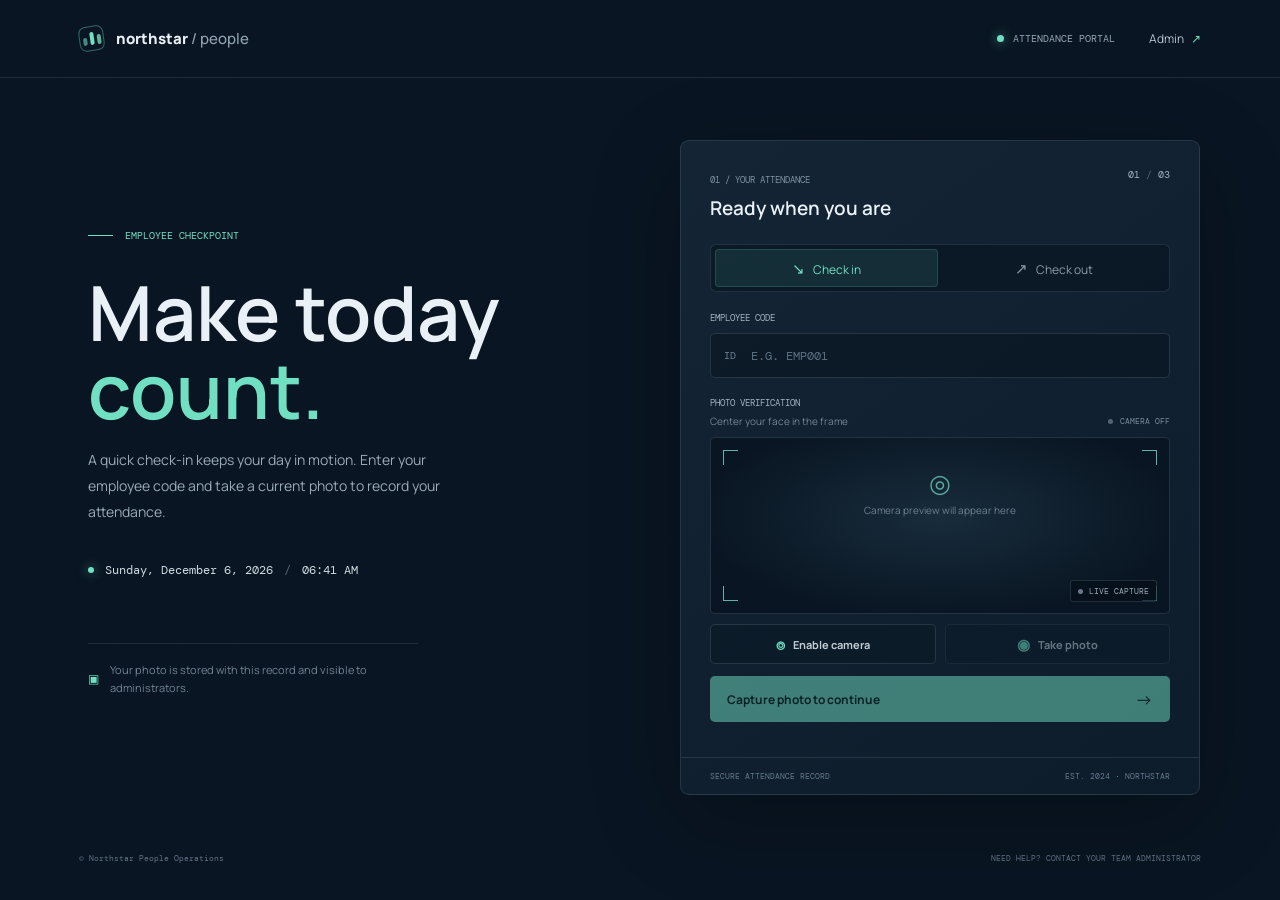
==== src/main/webapp/index.html @ c28e2607 "intial" ====
<!DOCTYPE html>
<html lang="en">
<head>
    <meta charset="UTF-8">
    <meta name="viewport" content="width=device-width, initial-scale=1">
    <meta name="theme-color" content="#091522">
    <title>Northstar Attendance</title>
    <link rel="preconnect" href="https://fonts.googleapis.com">
    <link rel="preconnect" href="https://fonts.gstatic.com" crossorigin>
    <link href="https://fonts.googleapis.com/css2?family=DM+Mono:wght@400;500&family=Manrope:wght@400;500;600;700;800&display=swap" rel="stylesheet">
    <link rel="stylesheet" href="styles.css">
</head>
<body class="kiosk-page">
    <header class="topbar">
        <a class="brand" href="./" aria-label="Northstar Attendance home">
            <span class="brand-mark" aria-hidden="true"><span></span><span></span><span></span></span>
            <span>northstar<span class="brand-light"> / people</span></span>
        </a>
        <div class="topbar-right">
            <span class="live-indicator"><i></i> ATTENDANCE PORTAL</span>
            <a class="admin-link" href="admin">Admin <span aria-hidden="true">↗</span></a>
        </div>
    </header>

    <main class="kiosk-layout">
        <section class="kiosk-copy" aria-labelledby="page-title">
            <div class="eyebrow"><span class="eyebrow-line"></span> EMPLOYEE CHECKPOINT</div>
            <h1 id="page-title">Make today<br><span>count.</span></h1>
            <p class="intro-copy">A quick check-in keeps your day in motion. Enter your employee code and take a current photo to record your attendance.</p>
            <div class="today-line"><span class="today-dot"></span><span id="current-date">Loading today's date</span><span class="today-divider">/</span><span id="current-time">--:--</span></div>
            <div class="privacy-note"><span class="lock-icon" aria-hidden="true">▣</span><span>Your photo is stored with this record and visible to administrators.</span></div>
        </section>

        <section class="attendance-panel" aria-label="Attendance capture">
            <div class="panel-heading">
                <div><span class="section-kicker">01 / YOUR ATTENDANCE</span><h2>Ready when you are</h2></div>
                <span class="panel-step">01 <span>/</span> 03</span>
            </div>
            <div class="mode-switch" role="group" aria-label="Attendance action">
                <button class="mode-button is-active" type="button" data-mode="checkin" aria-pressed="true"><span class="mode-symbol">↘</span> Check in</button>
                <button class="mode-button" type="button" data-mode="checkout" aria-pressed="false"><span class="mode-symbol">↗</span> Check out</button>
            </div>
            <form id="attendance-form">
                <label class="field-label" for="employee-code">EMPLOYEE CODE</label>
                <div class="code-field"><span aria-hidden="true">ID</span><input id="employee-code" name="employeeCode" type="text" maxlength="24" placeholder="e.g. EMP001" autocomplete="off" required></div>
                <div class="capture-heading"><div><label class="field-label" for="camera-preview">PHOTO VERIFICATION</label><span class="field-help">Center your face in the frame</span></div><span class="capture-status" id="camera-status"><i></i> CAMERA OFF</span></div>
                <div class="camera-frame" id="camera-frame">
                    <video id="camera-preview" autoplay playsinline muted></video>
                    <img id="captured-photo" alt="Captured attendance photo">
                    <div class="camera-placeholder" id="camera-placeholder"><span class="camera-glyph" aria-hidden="true">◎</span><span>Camera preview will appear here</span></div>
                    <div class="camera-corners" aria-hidden="true"><i></i><i></i><i></i><i></i></div>
                    <span class="camera-badge"><i></i> LIVE CAPTURE</span>
                </div>
                <canvas id="photo-canvas" hidden></canvas>
                <div class="capture-actions">
                    <button class="button button-secondary" id="camera-button" type="button"><span aria-hidden="true">⌾</span> Enable camera</button>
                    <button class="button button-secondary" id="capture-button" type="button" disabled><span aria-hidden="true">◉</span> Take photo</button>
                </div>
                <button class="button button-primary submit-button" id="submit-button" type="submit" disabled><span id="submit-label">Capture photo to continue</span><span class="button-arrow" aria-hidden="true">→</span></button>
                <p class="form-message" id="form-message" role="status" aria-live="polite"></p>
            </form>
            <div class="panel-foot"><span>SECURE ATTENDANCE RECORD</span><span>EST. 2024 <b>·</b> NORTHSTAR</span></div>
        </section>
    </main>
    <footer class="page-footer"><span>© Northstar People Operations</span><span>NEED HELP? CONTACT YOUR TEAM ADMINISTRATOR</span></footer>
    <script src="app.js"></script>
</body>
</html>
---- src/main/webapp/styles.css ----
:root {
    color-scheme: dark;
    --ink: #eaf1f6;
    --muted: #8797a7;
    --quiet: #627487;
    --line: rgba(190, 210, 225, .12);
    --panel: #101e2c;
    --panel-raised: #142536;
    --canvas: #091522;
    --teal: #71dfc2;
    --teal-dark: #153d3a;
    --red: #ff908b;
    --green: #72d9a5;
    --font: "Manrope", "Segoe UI", sans-serif;
    --mono: "DM Mono", Consolas, monospace;
}

* { box-sizing: border-box; }
html { min-width: 320px; background: var(--canvas); }
body { margin: 0; color: var(--ink); font-family: var(--font); font-size: 14px; background: var(--canvas); }
button, input, select { font: inherit; }
button, a { -webkit-tap-highlight-color: transparent; }
a { color: inherit; text-decoration: none; }
button { color: inherit; }

.kiosk-page {
    min-height: 100vh;
    background-image: linear-gradient(90deg, rgba(9, 21, 34, .97), rgba(9, 21, 34, .91)),
        repeating-linear-gradient(0deg, transparent 0, transparent 59px, rgba(153, 183, 207, .035) 60px),
        repeating-linear-gradient(90deg, transparent 0, transparent 59px, rgba(153, 183, 207, .035) 60px);
}
.topbar { height: 78px; padding: 0 6.2vw; display: flex; align-items: center; justify-content: space-between; border-bottom: 1px solid var(--line); }
.brand { display: inline-flex; gap: 12px; align-items: center; font-size: 15px; font-weight: 800; letter-spacing: 0; }
.brand-light { color: #91a3b3; font-weight: 500; }
.brand-mark { width: 25px; height: 25px; display: grid; grid-template-columns: repeat(3, 4px); gap: 3px; align-items: end; justify-content: center; padding: 5px 0; border: 1px solid rgba(113, 223, 194, .42); border-radius: 7px; transform: rotate(-8deg); }
.brand-mark span { display: block; background: var(--teal); border-radius: 3px; }
.brand-mark span:nth-child(1) { height: 8px; opacity: .58; }
.brand-mark span:nth-child(2) { height: 13px; }
.brand-mark span:nth-child(3) { height: 10px; opacity: .78; }
.topbar-right { display: flex; align-items: center; gap: 34px; }
.live-indicator, .eyebrow, .section-kicker, .field-label, .capture-status, .panel-foot, .page-footer, .panel-step { font-family: var(--mono); letter-spacing: 0; }
.live-indicator { display: inline-flex; align-items: center; gap: 9px; color: #96a7b7; font-size: 10px; }
.live-indicator i, .today-dot, .capture-status i, .camera-badge i { width: 7px; height: 7px; display: inline-block; border-radius: 50%; background: var(--teal); box-shadow: 0 0 11px rgba(113, 223, 194, .65); }
.admin-link { color: #b7c4cf; font-size: 12px; transition: color .2s ease; }
.admin-link:hover { color: var(--teal); }
.admin-link span { padding-left: 5px; color: var(--teal); }
.kiosk-layout { width: min(1120px, calc(100% - 64px)); min-height: calc(100vh - 138px); margin: 0 auto; padding: 62px 0 58px; display: grid; grid-template-columns: minmax(300px, 1fr) minmax(420px, 520px); gap: clamp(52px, 9vw, 142px); align-items: center; }
.kiosk-copy { padding: 0 0 10px 8px; animation: enter .65s both; }
.eyebrow { display: flex; align-items: center; gap: 12px; color: var(--teal); font-size: 10px; }
.eyebrow-line { width: 25px; height: 1px; background: var(--teal); }
.kiosk-copy h1 { margin: 31px 0 18px; font-size: clamp(50px, 6.5vw, 76px); line-height: 1.03; font-weight: 600; letter-spacing: 0; }
.kiosk-copy h1 span { color: var(--teal); }
.intro-copy { max-width: 370px; margin: 0; color: #9aaaba; font-size: 14px; line-height: 1.85; }
.today-line { display: flex; align-items: center; gap: 11px; margin-top: 37px; color: #d1dbe2; font: 12px var(--mono); }
.today-dot { width: 6px; height: 6px; }
.today-divider { color: #526273; }
.privacy-note { display: flex; align-items: center; gap: 11px; max-width: 330px; margin-top: 65px; padding-top: 17px; border-top: 1px solid var(--line); color: #718395; font-size: 11px; line-height: 1.6; }
.lock-icon { color: var(--teal); font-size: 12px; }
.attendance-panel { padding: 27px 29px 0; border: 1px solid rgba(192, 211, 226, .13); border-radius: 9px; background: linear-gradient(145deg, rgba(20, 37, 54, .98), rgba(13, 29, 44, .98)); box-shadow: 0 24px 90px rgba(0, 0, 0, .23); animation: enter .65s .12s both; }
.panel-heading { display: flex; justify-content: space-between; align-items: flex-start; }
.section-kicker { color: #8193a4; font-size: 9px; }
.panel-heading h2 { margin: 8px 0 0; font-size: 19px; font-weight: 600; letter-spacing: 0; }
.panel-step { color: #a8b6c2; font-size: 10px; }
.panel-step span { color: #506173; }
.mode-switch { display: grid; grid-template-columns: 1fr 1fr; gap: 4px; margin: 23px 0 20px; padding: 4px; border: 1px solid var(--line); border-radius: 6px; background: rgba(4, 14, 24, .4); }
.mode-button { min-height: 38px; border: 1px solid transparent; border-radius: 4px; background: transparent; color: #8c9bab; cursor: pointer; font-size: 12px; transition: .2s ease; }
.mode-button:hover { color: var(--ink); }
.mode-button.is-active { border-color: rgba(113, 223, 194, .17); background: rgba(113, 223, 194, .1); color: var(--teal); }
.mode-symbol { padding-right: 6px; font-size: 15px; }
.field-label { display: block; color: #a5b2be; font-size: 9px; }
.code-field { display: flex; align-items: center; gap: 13px; height: 45px; margin-top: 9px; padding: 0 13px; border: 1px solid rgba(178, 199, 215, .16); border-radius: 5px; background: rgba(7, 18, 29, .46); transition: border-color .18s ease; }
.code-field:focus-within { border-color: rgba(113, 223, 194, .62); }
.code-field > span { color: #6f8294; font: 10px var(--mono); }
.code-field input { width: 100%; border: 0; outline: 0; background: transparent; color: var(--ink); font: 12px var(--mono); text-transform: uppercase; }
.code-field input::placeholder { color: #5d7082; }
.capture-heading { display: flex; align-items: end; justify-content: space-between; margin: 19px 0 9px; }
.field-help { display: block; margin-top: 5px; color: #738596; font-size: 10px; }
.capture-status { display: inline-flex; align-items: center; gap: 7px; margin-bottom: 2px; color: #788b9d; font-size: 8px; }
.capture-status i { width: 5px; height: 5px; background: #526474; box-shadow: none; }
.capture-status.is-on { color: var(--teal); }
.capture-status.is-on i { background: var(--teal); box-shadow: 0 0 8px var(--teal); }
.camera-frame { position: relative; height: 177px; overflow: hidden; display: grid; place-items: center; border: 1px solid rgba(171, 193, 210, .16); border-radius: 5px; background: radial-gradient(ellipse at 50% 45%, #182c3c, #091522 75%); }
.camera-frame video, .camera-frame img { position: absolute; inset: 0; width: 100%; height: 100%; object-fit: cover; }
.camera-frame video { transform: scaleX(-1); }
.camera-frame img { display: none; }
.camera-frame.has-photo img { display: block; }
.camera-frame.has-photo video { display: none; }
.camera-placeholder { position: relative; z-index: 1; display: flex; flex-direction: column; align-items: center; gap: 8px; color: #6f8292; font-size: 10px; }
.camera-glyph { color: rgba(113, 223, 194, .72); font-size: 25px; line-height: 1; }
.camera-frame.is-live .camera-placeholder, .camera-frame.has-photo .camera-placeholder { display: none; }
.camera-corners i { position: absolute; z-index: 2; width: 15px; height: 15px; border-color: rgba(113, 223, 194, .8); border-style: solid; }
.camera-corners i:nth-child(1) { top: 12px; left: 12px; border-width: 1px 0 0 1px; }
.camera-corners i:nth-child(2) { top: 12px; right: 12px; border-width: 1px 1px 0 0; }
.camera-corners i:nth-child(3) { bottom: 12px; left: 12px; border-width: 0 0 1px 1px; }
.camera-corners i:nth-child(4) { right: 12px; bottom: 12px; border-width: 0 1px 1px 0; }
.camera-badge { position: absolute; right: 12px; bottom: 11px; z-index: 3; display: flex; align-items: center; gap: 6px; padding: 5px 7px; border: 1px solid rgba(195, 215, 230, .15); border-radius: 3px; background: rgba(5, 15, 25, .74); color: #9babb9; font: 8px var(--mono); }
.camera-badge i { width: 5px; height: 5px; background: #687989; box-shadow: none; }
.camera-frame.is-live .camera-badge i { background: var(--red); box-shadow: 0 0 8px var(--red); }
.capture-actions { display: grid; grid-template-columns: 1fr 1fr; gap: 9px; margin-top: 10px; }
.button { min-height: 40px; display: inline-flex; align-items: center; justify-content: center; gap: 8px; padding: 0 13px; border: 1px solid transparent; border-radius: 5px; cursor: pointer; font-size: 11px; font-weight: 700; transition: background .18s ease, border-color .18s ease, color .18s ease, transform .18s ease; }
.button:active { transform: translateY(1px); }
.button:disabled { cursor: not-allowed; opacity: .5; }
.button-secondary { border-color: rgba(177, 199, 215, .16); background: rgba(8, 20, 31, .35); color: #c0cbd4; }
.button-secondary:hover:not(:disabled) { border-color: rgba(113, 223, 194, .4); color: var(--teal); }
.button-secondary span { color: var(--teal); font-size: 15px; }
.button-primary { background: var(--teal); color: #06231f; }
.button-primary:hover:not(:disabled) { background: #96ecd5; }
.submit-button { width: 100%; min-height: 46px; justify-content: space-between; margin-top: 12px; padding: 0 16px; font-size: 12px; }
.button-arrow { font-size: 18px; font-weight: 400; }
.form-message { min-height: 18px; margin: 9px 0 2px; color: #94a6b5; font-size: 10px; line-height: 1.5; }
.form-message.is-error { color: var(--red); }
.form-message.is-success { color: var(--green); }
.panel-foot { display: flex; justify-content: space-between; margin: 8px -29px 0; padding: 13px 29px; border-top: 1px solid var(--line); color: #66798b; font-size: 8px; }
.panel-foot b { color: var(--teal); font-weight: 400; }
.page-footer { display: flex; justify-content: space-between; padding: 0 6.2vw 20px; color: #617386; font-size: 8px; }

.admin-body { min-height: 100vh; background: #091522; }
.admin-topbar { position: sticky; top: 0; z-index: 10; height: 68px; display: flex; justify-content: space-between; align-items: center; padding: 0 4vw; border-bottom: 1px solid var(--line); background: rgba(9, 21, 34, .95); backdrop-filter: blur(12px); }
.admin-top-actions { display: flex; align-items: center; gap: 22px; color: #8394a4; font: 9px var(--mono); }
.text-button { border: 0; background: transparent; color: #bdc9d2; cursor: pointer; font: 11px var(--font); }
.text-button:hover { color: var(--teal); }
.admin-layout { width: min(1440px, 100%); min-height: calc(100vh - 68px); margin: auto; display: grid; grid-template-columns: 225px minmax(0, 1fr); }
.admin-sidebar { padding: 30px 16px; border-right: 1px solid var(--line); }
.sidebar-label { padding: 0 13px; color: #647789; font: 9px var(--mono); }
.side-nav { display: grid; gap: 5px; margin-top: 13px; }
.side-nav button { display: flex; align-items: center; gap: 12px; width: 100%; min-height: 42px; padding: 0 13px; border: 1px solid transparent; border-radius: 5px; background: transparent; color: #8798a8; text-align: left; cursor: pointer; font-size: 11px; }
.side-nav button:hover, .side-nav button.active { border-color: rgba(113, 223, 194, .15); background: rgba(113, 223, 194, .08); color: var(--teal); }
.side-icon { width: 17px; text-align: center; font-size: 15px; }
.sidebar-note { position: sticky; top: calc(100vh - 94px); margin: 50px 12px 0; color: #66798a; font: 9px/1.8 var(--mono); }
.admin-content { min-width: 0; padding: 36px clamp(20px, 4vw, 58px) 50px; }
.admin-page-heading { display: flex; align-items: end; justify-content: space-between; gap: 20px; margin-bottom: 26px; }
.admin-page-heading h1 { margin: 8px 0 0; font-size: 27px; font-weight: 600; }
.admin-page-heading p { margin: 7px 0 0; color: #8495a5; font-size: 11px; }
.admin-date { color: #91a2b0; font: 10px var(--mono); white-space: nowrap; }
.stats-row { display: grid; grid-template-columns: repeat(3, 1fr); border-top: 1px solid var(--line); border-bottom: 1px solid var(--line); margin-bottom: 25px; }
.stat { min-height: 88px; display: flex; flex-direction: column; justify-content: center; padding: 12px 20px; border-right: 1px solid var(--line); }
.stat:first-child { padding-left: 0; }
.stat:last-child { border-right: 0; }
.stat-label { color: #8293a3; font: 9px var(--mono); }
.stat-value { margin-top: 8px; color: #e5edf2; font-size: 23px; font-weight: 600; }
.stat-value em { margin-left: 6px; color: var(--teal); font-size: 10px; font-style: normal; font-weight: 500; }
.filter-bar { display: flex; align-items: center; gap: 9px; margin-bottom: 13px; }
.filter-search { flex: 1; min-width: 150px; }
.filter-search input, .filter-bar select, .filter-bar input[type="date"] { height: 38px; padding: 0 11px; border: 1px solid rgba(178, 199, 215, .15); border-radius: 4px; outline: none; background: #0d1b29; color: #cbd6df; font-size: 10px; }
.filter-search input { width: 100%; }
.filter-bar input:focus, .filter-bar select:focus, .form-input:focus { border-color: rgba(113, 223, 194, .55); }
.filter-bar select { min-width: 125px; }
.filter-bar input[type="date"] { color-scheme: dark; }
.filter-count { min-width: 68px; color: #788b9c; text-align: right; font: 9px var(--mono); }
.table-wrap { overflow: auto; border: 1px solid var(--line); border-radius: 5px; background: rgba(16, 30, 44, .5); }
.data-table { width: 100%; border-collapse: collapse; text-align: left; white-space: nowrap; }
.data-table th { height: 38px; padding: 0 12px; border-bottom: 1px solid var(--line); color: #74889a; font: 8px var(--mono); font-weight: 400; }
.data-table td { height: 59px; padding: 7px 12px; border-bottom: 1px solid rgba(190, 210, 225, .07); color: #afbdc8; font-size: 10px; }
.data-table tbody tr:last-child td { border-bottom: 0; }
.data-table tbody tr:hover { background: rgba(113, 223, 194, .025); }
.employee-cell { display: flex; flex-direction: column; gap: 3px; }
.employee-cell strong { color: #d7e0e7; font-size: 10px; font-weight: 600; }
.employee-cell span { color: #718497; font: 8px var(--mono); }
.status-pill { display: inline-flex; align-items: center; gap: 6px; color: #8ba0af; font-size: 9px; }
.status-pill::before { width: 5px; height: 5px; content: ""; border-radius: 50%; background: #8394a3; }
.status-pill.open { color: var(--teal); }
.status-pill.open::before { background: var(--teal); box-shadow: 0 0 7px rgba(113, 223, 194, .5); }
.photo-thumb { width: 40px; height: 30px; display: block; overflow: hidden; border: 1px solid rgba(188, 208, 222, .15); border-radius: 3px; background: #07131e; cursor: zoom-in; object-fit: cover; }
.photo-empty { color: #536576; font: 9px var(--mono); }
.empty-row { height: 100px !important; color: #7c8e9d !important; text-align: center; }
.section-toolbar { display: flex; align-items: center; justify-content: space-between; gap: 12px; margin: 20px 0 12px; }
.section-toolbar h2 { margin: 0; font-size: 14px; font-weight: 600; }
.section-toolbar span { color: #778b9c; font: 9px var(--mono); }
.employee-grid { display: grid; grid-template-columns: repeat(auto-fill, minmax(225px, 1fr)); gap: 1px; border: 1px solid var(--line); background: var(--line); }
.employee-row { min-width: 0; display: flex; justify-content: space-between; align-items: center; gap: 12px; padding: 14px; background: #0c1a28; }
.employee-row strong { display: block; overflow: hidden; color: #dbe4ea; text-overflow: ellipsis; white-space: nowrap; font-size: 10px; }
.employee-row span { display: block; margin-top: 5px; color: #8093a4; font: 9px var(--mono); }
.employee-code { color: var(--teal) !important; }
.add-employee { display: grid; grid-template-columns: 1fr 1fr 1fr auto; align-items: end; gap: 10px; margin-bottom: 18px; padding: 15px 0; border-top: 1px solid var(--line); border-bottom: 1px solid var(--line); }
.form-field label { display: block; margin-bottom: 7px; color: #8193a4; font: 8px var(--mono); }
.form-input { width: 100%; height: 37px; padding: 0 10px; border: 1px solid rgba(178, 199, 215, .15); border-radius: 4px; outline: 0; background: #0d1b29; color: #e6edf2; font-size: 10px; }
.add-employee .button { min-height: 37px; padding: 0 15px; }
.table-message { min-height: 19px; color: #91a2b0; font-size: 10px; }
.login-shell { min-height: calc(100vh - 68px); display: grid; place-items: center; padding: 30px; }
.login-panel { width: min(390px, 100%); padding: 31px; border: 1px solid var(--line); border-radius: 7px; background: linear-gradient(145deg, #142536, #0d1b29); box-shadow: 0 20px 70px rgba(0, 0, 0, .25); }
.login-panel h1 { margin: 9px 0; font-size: 24px; font-weight: 600; }
.login-panel p { margin: 0 0 24px; color: #8799a8; font-size: 11px; }
.login-panel .form-field { margin-bottom: 13px; }
.login-panel .button { width: 100%; margin-top: 7px; }
.login-message { min-height: 20px; margin-top: 11px !important; color: var(--red) !important; }
.photo-modal { position: fixed; inset: 0; z-index: 30; display: none; place-items: center; padding: 24px; background: rgba(2, 8, 14, .86); backdrop-filter: blur(7px); }
.photo-modal.is-open { display: grid; }
.photo-modal img { display: block; max-width: min(900px, 92vw); max-height: 82vh; border: 1px solid rgba(212, 229, 240, .18); border-radius: 5px; object-fit: contain; }
.modal-close { position: absolute; top: 20px; right: 24px; width: 36px; height: 36px; border: 1px solid var(--line); border-radius: 50%; background: #102131; color: #dce5eb; cursor: pointer; font-size: 19px; }
.hidden { display: none !important; }
@keyframes enter { from { opacity: 0; transform: translateY(9px); } to { opacity: 1; transform: translateY(0); } }

@media (max-width: 850px) {
    .kiosk-layout { gap: 42px; grid-template-columns: minmax(245px, .8fr) minmax(390px, 1fr); }
    .privacy-note { margin-top: 42px; }
    .admin-layout { grid-template-columns: 64px minmax(0, 1fr); }
    .admin-sidebar { padding: 25px 8px; }
    .sidebar-label, .side-nav button span:last-child, .sidebar-note { display: none; }
    .side-nav button { justify-content: center; padding: 0; }
    .side-icon { font-size: 17px; }
}
@media (max-width: 650px) {
    .topbar { height: 64px; padding: 0 19px; }
    .topbar-right { gap: 15px; }
    .live-indicator { display: none; }
    .kiosk-layout { width: min(100% - 36px, 480px); min-height: unset; padding: 44px 0 35px; display: flex; flex-direction: column; align-items: stretch; gap: 29px; }
    .kiosk-copy { padding-left: 2px; }
    .kiosk-copy h1 { margin: 20px 0 12px; font-size: 49px; }
    .intro-copy { max-width: 410px; font-size: 12px; }
    .today-line { margin-top: 20px; }
    .privacy-note { display: none; }
    .attendance-panel { padding: 22px 19px 0; }
    .camera-frame { height: clamp(155px, 48vw, 220px); }
    .panel-foot { margin-right: -19px; margin-left: -19px; padding-right: 19px; padding-left: 19px; font-size: 7px; }
    .page-footer { padding: 0 19px 15px; font-size: 7px; }
    .page-footer span:last-child { display: none; }
    .admin-topbar { height: 60px; padding: 0 15px; }
    .admin-top-actions { gap: 11px; font-size: 8px; }
    .admin-layout { min-height: calc(100vh - 60px); display: flex; flex-direction: column; }
    .admin-sidebar { position: sticky; top: 60px; z-index: 8; padding: 5px 12px; border-right: 0; border-bottom: 1px solid var(--line); background: #091522; }
    .side-nav { display: flex; gap: 6px; margin: 0; }
    .side-nav button { width: auto; min-height: 38px; justify-content: flex-start; padding: 0 10px; }
    .side-nav button span:last-child { display: inline; }
    .side-icon { font-size: 13px; }
    .admin-content { padding: 26px 16px 40px; }
    .admin-page-heading { align-items: start; margin-bottom: 18px; }
    .admin-page-heading h1 { font-size: 22px; }
    .admin-date { padding-top: 13px; font-size: 8px; }
    .stats-row { margin-bottom: 19px; }
    .stat { min-height: 75px; padding: 10px; }
    .stat:first-child { padding-left: 0; }
    .stat-label { font-size: 7px; }
    .stat-value { font-size: 19px; }
    .filter-bar { flex-wrap: wrap; }
    .filter-search { flex: 1 0 100%; }
    .filter-bar select, .filter-bar input[type="date"] { flex: 1; min-width: 0; }
    .filter-count { flex: 0 0 58px; }
    .add-employee { grid-template-columns: 1fr 1fr; }
    .add-employee .form-field:nth-child(3) { grid-column: 1 / -1; }
    .data-table { min-width: 700px; }
}
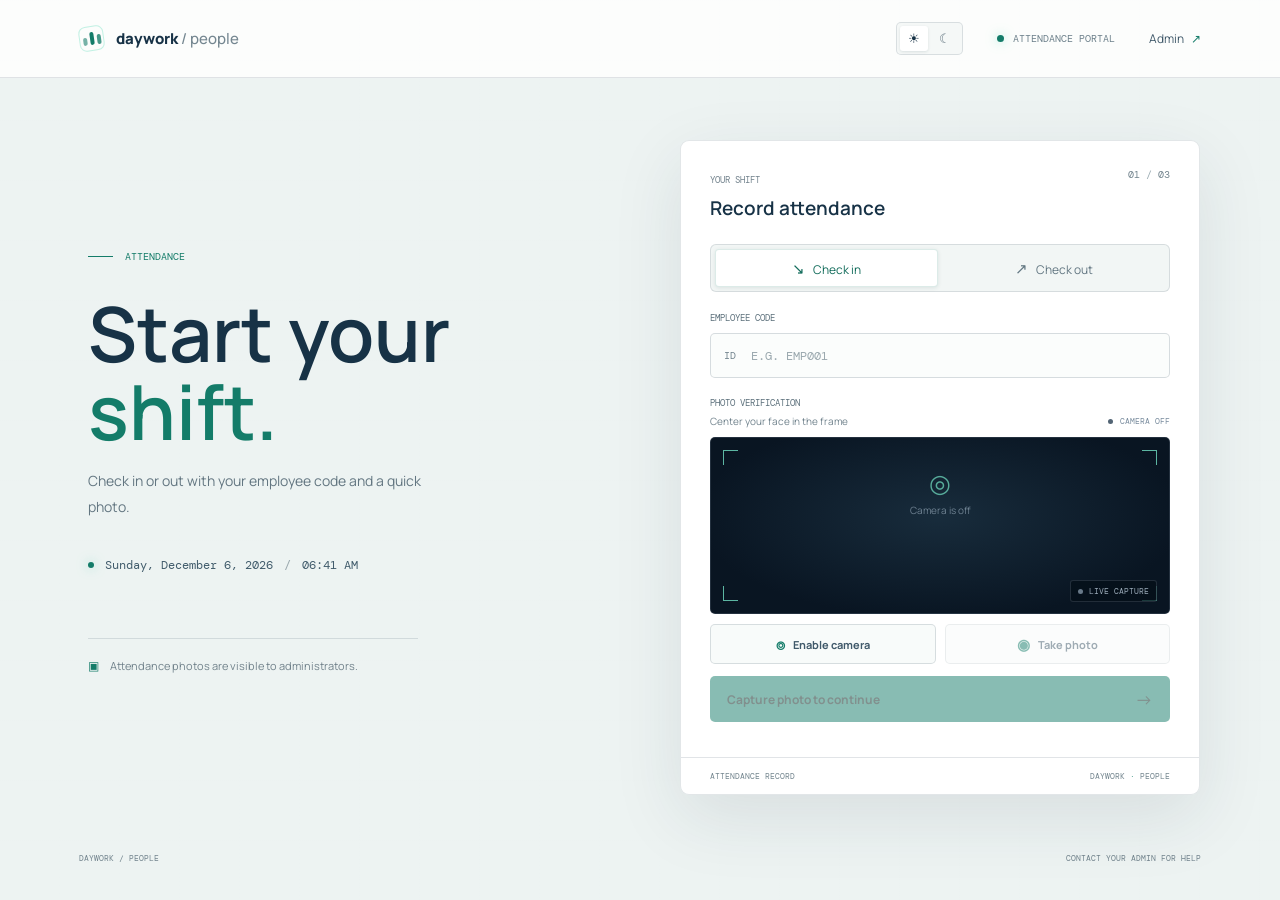
==== commit 3ff9bfb8: "initial" ====
--- a/src/main/webapp/index.html
+++ b/src/main/webapp/index.html
@@ -3,8 +3,8 @@
 <head>
     <meta charset="UTF-8">
     <meta name="viewport" content="width=device-width, initial-scale=1">
-    <meta name="theme-color" content="#091522">
-    <title>Northstar Attendance</title>
+    <meta name="theme-color" content="#edf3f2">
+    <title>Daywork / Attendance</title>
     <link rel="preconnect" href="https://fonts.googleapis.com">
     <link rel="preconnect" href="https://fonts.gstatic.com" crossorigin>
     <link href="https://fonts.googleapis.com/css2?family=DM+Mono:wght@400;500&family=Manrope:wght@400;500;600;700;800&display=swap" rel="stylesheet">
@@ -12,11 +12,15 @@
 </head>
 <body class="kiosk-page">
     <header class="topbar">
-        <a class="brand" href="./" aria-label="Northstar Attendance home">
+        <a class="brand" href="./" aria-label="Daywork Attendance home">
             <span class="brand-mark" aria-hidden="true"><span></span><span></span><span></span></span>
-            <span>northstar<span class="brand-light"> / people</span></span>
+            <span>daywork<span class="brand-light"> / people</span></span>
         </a>
         <div class="topbar-right">
+            <div class="theme-switch" role="group" aria-label="Color theme">
+                <button class="theme-button is-active" type="button" data-theme-choice="light" aria-label="Light mode" title="Light mode" aria-pressed="true"><span aria-hidden="true">☀</span></button>
+                <button class="theme-button" type="button" data-theme-choice="dark" aria-label="Dark mode" title="Dark mode" aria-pressed="false"><span aria-hidden="true">☾</span></button>
+            </div>
             <span class="live-indicator"><i></i> ATTENDANCE PORTAL</span>
             <a class="admin-link" href="admin">Admin <span aria-hidden="true">↗</span></a>
         </div>
@@ -24,16 +28,16 @@
 
     <main class="kiosk-layout">
         <section class="kiosk-copy" aria-labelledby="page-title">
-            <div class="eyebrow"><span class="eyebrow-line"></span> EMPLOYEE CHECKPOINT</div>
-            <h1 id="page-title">Make today<br><span>count.</span></h1>
-            <p class="intro-copy">A quick check-in keeps your day in motion. Enter your employee code and take a current photo to record your attendance.</p>
+            <div class="eyebrow"><span class="eyebrow-line"></span> ATTENDANCE</div>
+            <h1 id="page-title">Start your<br><span>shift.</span></h1>
+            <p class="intro-copy">Check in or out with your employee code and a quick photo.</p>
             <div class="today-line"><span class="today-dot"></span><span id="current-date">Loading today's date</span><span class="today-divider">/</span><span id="current-time">--:--</span></div>
-            <div class="privacy-note"><span class="lock-icon" aria-hidden="true">▣</span><span>Your photo is stored with this record and visible to administrators.</span></div>
+            <div class="privacy-note"><span class="lock-icon" aria-hidden="true">▣</span><span>Attendance photos are visible to administrators.</span></div>
         </section>
 
         <section class="attendance-panel" aria-label="Attendance capture">
             <div class="panel-heading">
-                <div><span class="section-kicker">01 / YOUR ATTENDANCE</span><h2>Ready when you are</h2></div>
+                <div><span class="section-kicker">YOUR SHIFT</span><h2>Record attendance</h2></div>
                 <span class="panel-step">01 <span>/</span> 03</span>
             </div>
             <div class="mode-switch" role="group" aria-label="Attendance action">
@@ -47,7 +51,7 @@
                 <div class="camera-frame" id="camera-frame">
                     <video id="camera-preview" autoplay playsinline muted></video>
                     <img id="captured-photo" alt="Captured attendance photo">
-                    <div class="camera-placeholder" id="camera-placeholder"><span class="camera-glyph" aria-hidden="true">◎</span><span>Camera preview will appear here</span></div>
+                    <div class="camera-placeholder" id="camera-placeholder"><span class="camera-glyph" aria-hidden="true">◎</span><span>Camera is off</span></div>
                     <div class="camera-corners" aria-hidden="true"><i></i><i></i><i></i><i></i></div>
                     <span class="camera-badge"><i></i> LIVE CAPTURE</span>
                 </div>
@@ -59,10 +63,10 @@
                 <button class="button button-primary submit-button" id="submit-button" type="submit" disabled><span id="submit-label">Capture photo to continue</span><span class="button-arrow" aria-hidden="true">→</span></button>
                 <p class="form-message" id="form-message" role="status" aria-live="polite"></p>
             </form>
-            <div class="panel-foot"><span>SECURE ATTENDANCE RECORD</span><span>EST. 2024 <b>·</b> NORTHSTAR</span></div>
+            <div class="panel-foot"><span>ATTENDANCE RECORD</span><span>DAYWORK <b>·</b> PEOPLE</span></div>
         </section>
     </main>
-    <footer class="page-footer"><span>© Northstar People Operations</span><span>NEED HELP? CONTACT YOUR TEAM ADMINISTRATOR</span></footer>
+    <footer class="page-footer"><span>DAYWORK / PEOPLE</span><span>CONTACT YOUR ADMIN FOR HELP</span></footer>
     <script src="app.js"></script>
 </body>
 </html>
--- a/src/main/webapp/styles.css
+++ b/src/main/webapp/styles.css
@@ -1,18 +1,33 @@
 :root {
-    color-scheme: dark;
-    --ink: #eaf1f6;
-    --muted: #8797a7;
-    --quiet: #627487;
-    --line: rgba(190, 210, 225, .12);
-    --panel: #101e2c;
-    --panel-raised: #142536;
-    --canvas: #091522;
-    --teal: #71dfc2;
-    --teal-dark: #153d3a;
-    --red: #ff908b;
-    --green: #72d9a5;
+    color-scheme: light;
+    --ink: #173246;
+    --muted: #657783;
+    --quiet: #7b8c96;
+    --line: rgba(23, 50, 70, .13);
+    --panel: #ffffff;
+    --panel-raised: #f5f8f7;
+    --canvas: #edf3f2;
+    --teal: #147c69;
+    --teal-dark: #dcefeb;
+    --red: #b54b4b;
+    --green: #257a55;
     --font: "Manrope", "Segoe UI", sans-serif;
     --mono: "DM Mono", Consolas, monospace;
+}
+
+html[data-theme="dark"] {
+    color-scheme: dark;
+    --ink: #e3ecef;
+    --muted: #aabac0;
+    --quiet: #8fa3aa;
+    --line: rgba(191, 213, 220, .15);
+    --panel: #192b35;
+    --panel-raised: #20353f;
+    --canvas: #101e26;
+    --teal: #71dfc2;
+    --teal-dark: #23473f;
+    --red: #e38a8a;
+    --green: #7dd6a8;
 }
 
 * { box-sizing: border-box; }
@@ -25,13 +40,13 @@
 
 .kiosk-page {
     min-height: 100vh;
-    background-image: linear-gradient(90deg, rgba(9, 21, 34, .97), rgba(9, 21, 34, .91)),
-        repeating-linear-gradient(0deg, transparent 0, transparent 59px, rgba(153, 183, 207, .035) 60px),
-        repeating-linear-gradient(90deg, transparent 0, transparent 59px, rgba(153, 183, 207, .035) 60px);
-}
-.topbar { height: 78px; padding: 0 6.2vw; display: flex; align-items: center; justify-content: space-between; border-bottom: 1px solid var(--line); }
+    background-image: linear-gradient(90deg, rgba(237, 243, 242, .92), rgba(237, 243, 242, .84)),
+        repeating-linear-gradient(0deg, transparent 0, transparent 59px, rgba(23, 50, 70, .035) 60px),
+        repeating-linear-gradient(90deg, transparent 0, transparent 59px, rgba(23, 50, 70, .035) 60px);
+}
+.topbar { height: 78px; padding: 0 6.2vw; display: flex; align-items: center; justify-content: space-between; border-bottom: 1px solid var(--line); background: rgba(255,255,255,.82); }
 .brand { display: inline-flex; gap: 12px; align-items: center; font-size: 15px; font-weight: 800; letter-spacing: 0; }
-.brand-light { color: #91a3b3; font-weight: 500; }
+.brand-light { color: #748690; font-weight: 500; }
 .brand-mark { width: 25px; height: 25px; display: grid; grid-template-columns: repeat(3, 4px); gap: 3px; align-items: end; justify-content: center; padding: 5px 0; border: 1px solid rgba(113, 223, 194, .42); border-radius: 7px; transform: rotate(-8deg); }
 .brand-mark span { display: block; background: var(--teal); border-radius: 3px; }
 .brand-mark span:nth-child(1) { height: 8px; opacity: .58; }
@@ -39,9 +54,14 @@
 .brand-mark span:nth-child(3) { height: 10px; opacity: .78; }
 .topbar-right { display: flex; align-items: center; gap: 34px; }
 .live-indicator, .eyebrow, .section-kicker, .field-label, .capture-status, .panel-foot, .page-footer, .panel-step { font-family: var(--mono); letter-spacing: 0; }
-.live-indicator { display: inline-flex; align-items: center; gap: 9px; color: #96a7b7; font-size: 10px; }
+.theme-switch { display: inline-flex; gap: 3px; padding: 3px; border: 1px solid var(--line); border-radius: 5px; background: var(--panel-raised); }
+.theme-button { width: 28px; min-height: 25px; padding: 0; border: 0; border-radius: 3px; background: transparent; color: var(--muted); cursor: pointer; font-size: 13px; line-height: 1; }
+.theme-button.is-active { background: var(--panel); color: var(--ink); box-shadow: 0 1px 3px rgba(24, 55, 63, .12); }
+.theme-button:focus-visible { outline: 2px solid var(--teal); outline-offset: 2px; }
+.kiosk-page, .topbar, .attendance-panel, .theme-switch, .theme-button, .mode-switch, .mode-button, .code-field, .button-secondary { transition: background-color .2s ease, border-color .2s ease, color .2s ease; }
+.live-indicator { display: inline-flex; align-items: center; gap: 9px; color: #6d808b; font-size: 10px; }
 .live-indicator i, .today-dot, .capture-status i, .camera-badge i { width: 7px; height: 7px; display: inline-block; border-radius: 50%; background: var(--teal); box-shadow: 0 0 11px rgba(113, 223, 194, .65); }
-.admin-link { color: #b7c4cf; font-size: 12px; transition: color .2s ease; }
+.admin-link { color: #40596a; font-size: 12px; transition: color .2s ease; }
 .admin-link:hover { color: var(--teal); }
 .admin-link span { padding-left: 5px; color: var(--teal); }
 .kiosk-layout { width: min(1120px, calc(100% - 64px)); min-height: calc(100vh - 138px); margin: 0 auto; padding: 62px 0 58px; display: grid; grid-template-columns: minmax(300px, 1fr) minmax(420px, 520px); gap: clamp(52px, 9vw, 142px); align-items: center; }
@@ -50,31 +70,31 @@
 .eyebrow-line { width: 25px; height: 1px; background: var(--teal); }
 .kiosk-copy h1 { margin: 31px 0 18px; font-size: clamp(50px, 6.5vw, 76px); line-height: 1.03; font-weight: 600; letter-spacing: 0; }
 .kiosk-copy h1 span { color: var(--teal); }
-.intro-copy { max-width: 370px; margin: 0; color: #9aaaba; font-size: 14px; line-height: 1.85; }
-.today-line { display: flex; align-items: center; gap: 11px; margin-top: 37px; color: #d1dbe2; font: 12px var(--mono); }
+.intro-copy { max-width: 370px; margin: 0; color: #637681; font-size: 14px; line-height: 1.85; }
+.today-line { display: flex; align-items: center; gap: 11px; margin-top: 37px; color: #405b6b; font: 12px var(--mono); }
 .today-dot { width: 6px; height: 6px; }
-.today-divider { color: #526273; }
-.privacy-note { display: flex; align-items: center; gap: 11px; max-width: 330px; margin-top: 65px; padding-top: 17px; border-top: 1px solid var(--line); color: #718395; font-size: 11px; line-height: 1.6; }
+.today-divider { color: #9aa8ad; }
+.privacy-note { display: flex; align-items: center; gap: 11px; max-width: 330px; margin-top: 65px; padding-top: 17px; border-top: 1px solid var(--line); color: #71828b; font-size: 11px; line-height: 1.6; }
 .lock-icon { color: var(--teal); font-size: 12px; }
-.attendance-panel { padding: 27px 29px 0; border: 1px solid rgba(192, 211, 226, .13); border-radius: 9px; background: linear-gradient(145deg, rgba(20, 37, 54, .98), rgba(13, 29, 44, .98)); box-shadow: 0 24px 90px rgba(0, 0, 0, .23); animation: enter .65s .12s both; }
+.attendance-panel { padding: 27px 29px 0; border: 1px solid rgba(23, 50, 70, .12); border-radius: 9px; background: rgba(255,255,255,.96); box-shadow: 0 22px 70px rgba(25, 52, 65, .10); animation: enter .65s .12s both; }
 .panel-heading { display: flex; justify-content: space-between; align-items: flex-start; }
-.section-kicker { color: #8193a4; font-size: 9px; }
+.section-kicker { color: #73838d; font-size: 9px; }
 .panel-heading h2 { margin: 8px 0 0; font-size: 19px; font-weight: 600; letter-spacing: 0; }
-.panel-step { color: #a8b6c2; font-size: 10px; }
-.panel-step span { color: #506173; }
-.mode-switch { display: grid; grid-template-columns: 1fr 1fr; gap: 4px; margin: 23px 0 20px; padding: 4px; border: 1px solid var(--line); border-radius: 6px; background: rgba(4, 14, 24, .4); }
-.mode-button { min-height: 38px; border: 1px solid transparent; border-radius: 4px; background: transparent; color: #8c9bab; cursor: pointer; font-size: 12px; transition: .2s ease; }
+.panel-step { color: #70828c; font-size: 10px; }
+.panel-step span { color: #9aabb2; }
+.mode-switch { display: grid; grid-template-columns: 1fr 1fr; gap: 4px; margin: 23px 0 20px; padding: 4px; border: 1px solid var(--line); border-radius: 6px; background: #f2f6f5; }
+.mode-button { min-height: 38px; border: 1px solid transparent; border-radius: 4px; background: transparent; color: #637782; cursor: pointer; font-size: 12px; transition: .2s ease; }
 .mode-button:hover { color: var(--ink); }
-.mode-button.is-active { border-color: rgba(113, 223, 194, .17); background: rgba(113, 223, 194, .1); color: var(--teal); }
+.mode-button.is-active { border-color: rgba(20, 124, 105, .15); background: #ffffff; color: #126c5b; box-shadow: 0 1px 4px rgba(24, 55, 63, .1); }
 .mode-symbol { padding-right: 6px; font-size: 15px; }
-.field-label { display: block; color: #a5b2be; font-size: 9px; }
-.code-field { display: flex; align-items: center; gap: 13px; height: 45px; margin-top: 9px; padding: 0 13px; border: 1px solid rgba(178, 199, 215, .16); border-radius: 5px; background: rgba(7, 18, 29, .46); transition: border-color .18s ease; }
+.field-label { display: block; color: #5d717c; font-size: 9px; }
+.code-field { display: flex; align-items: center; gap: 13px; height: 45px; margin-top: 9px; padding: 0 13px; border: 1px solid rgba(23, 50, 70, .16); border-radius: 5px; background: #fbfdfc; transition: border-color .18s ease; }
 .code-field:focus-within { border-color: rgba(113, 223, 194, .62); }
-.code-field > span { color: #6f8294; font: 10px var(--mono); }
+.code-field > span { color: #70828c; font: 10px var(--mono); }
 .code-field input { width: 100%; border: 0; outline: 0; background: transparent; color: var(--ink); font: 12px var(--mono); text-transform: uppercase; }
-.code-field input::placeholder { color: #5d7082; }
+.code-field input::placeholder { color: #9aa8ae; }
 .capture-heading { display: flex; align-items: end; justify-content: space-between; margin: 19px 0 9px; }
-.field-help { display: block; margin-top: 5px; color: #738596; font-size: 10px; }
+.field-help { display: block; margin-top: 5px; color: #71838d; font-size: 10px; }
 .capture-status { display: inline-flex; align-items: center; gap: 7px; margin-bottom: 2px; color: #788b9d; font-size: 8px; }
 .capture-status i { width: 5px; height: 5px; background: #526474; box-shadow: none; }
 .capture-status.is-on { color: var(--teal); }
@@ -100,93 +120,138 @@
 .button { min-height: 40px; display: inline-flex; align-items: center; justify-content: center; gap: 8px; padding: 0 13px; border: 1px solid transparent; border-radius: 5px; cursor: pointer; font-size: 11px; font-weight: 700; transition: background .18s ease, border-color .18s ease, color .18s ease, transform .18s ease; }
 .button:active { transform: translateY(1px); }
 .button:disabled { cursor: not-allowed; opacity: .5; }
-.button-secondary { border-color: rgba(177, 199, 215, .16); background: rgba(8, 20, 31, .35); color: #c0cbd4; }
+.button-secondary { border-color: rgba(23, 50, 70, .15); background: #f8fbfa; color: #40596a; }
 .button-secondary:hover:not(:disabled) { border-color: rgba(113, 223, 194, .4); color: var(--teal); }
 .button-secondary span { color: var(--teal); font-size: 15px; }
 .button-primary { background: var(--teal); color: #06231f; }
 .button-primary:hover:not(:disabled) { background: #96ecd5; }
 .submit-button { width: 100%; min-height: 46px; justify-content: space-between; margin-top: 12px; padding: 0 16px; font-size: 12px; }
 .button-arrow { font-size: 18px; font-weight: 400; }
-.form-message { min-height: 18px; margin: 9px 0 2px; color: #94a6b5; font-size: 10px; line-height: 1.5; }
+.form-message { min-height: 18px; margin: 9px 0 2px; color: #657984; font-size: 10px; line-height: 1.5; }
 .form-message.is-error { color: var(--red); }
 .form-message.is-success { color: var(--green); }
-.panel-foot { display: flex; justify-content: space-between; margin: 8px -29px 0; padding: 13px 29px; border-top: 1px solid var(--line); color: #66798b; font-size: 8px; }
+.panel-foot { display: flex; justify-content: space-between; margin: 8px -29px 0; padding: 13px 29px; border-top: 1px solid var(--line); color: #73858e; font-size: 8px; }
 .panel-foot b { color: var(--teal); font-weight: 400; }
-.page-footer { display: flex; justify-content: space-between; padding: 0 6.2vw 20px; color: #617386; font-size: 8px; }
-
-.admin-body { min-height: 100vh; background: #091522; }
-.admin-topbar { position: sticky; top: 0; z-index: 10; height: 68px; display: flex; justify-content: space-between; align-items: center; padding: 0 4vw; border-bottom: 1px solid var(--line); background: rgba(9, 21, 34, .95); backdrop-filter: blur(12px); }
-.admin-top-actions { display: flex; align-items: center; gap: 22px; color: #8394a4; font: 9px var(--mono); }
-.text-button { border: 0; background: transparent; color: #bdc9d2; cursor: pointer; font: 11px var(--font); }
+.page-footer { display: flex; justify-content: space-between; padding: 0 6.2vw 20px; color: #71838d; font-size: 8px; }
+
+html[data-theme="dark"] .kiosk-page {
+    background-image: linear-gradient(90deg, rgba(16, 30, 38, .94), rgba(16, 30, 38, .88)),
+        repeating-linear-gradient(0deg, transparent 0, transparent 59px, rgba(191, 213, 220, .035) 60px),
+        repeating-linear-gradient(90deg, transparent 0, transparent 59px, rgba(191, 213, 220, .035) 60px);
+}
+html[data-theme="dark"] .topbar { background: rgba(20, 37, 46, .92); }
+html[data-theme="dark"] .brand-light,
+html[data-theme="dark"] .live-indicator,
+html[data-theme="dark"] .admin-link,
+html[data-theme="dark"] .intro-copy,
+html[data-theme="dark"] .today-line,
+html[data-theme="dark"] .privacy-note,
+html[data-theme="dark"] .section-kicker,
+html[data-theme="dark"] .panel-step,
+html[data-theme="dark"] .field-label,
+html[data-theme="dark"] .field-help,
+html[data-theme="dark"] .form-message,
+html[data-theme="dark"] .panel-foot,
+html[data-theme="dark"] .page-footer { color: var(--muted); }
+html[data-theme="dark"] .attendance-panel { border-color: var(--line); background: rgba(25, 43, 53, .97); }
+html[data-theme="dark"] .mode-switch { background: #14252e; }
+html[data-theme="dark"] .mode-button { color: var(--muted); }
+html[data-theme="dark"] .mode-button.is-active { border-color: rgba(113, 223, 194, .22); background: #263b44; color: var(--teal); }
+html[data-theme="dark"] .code-field { border-color: var(--line); background: #14252e; }
+html[data-theme="dark"] .code-field > span,
+html[data-theme="dark"] .capture-status { color: var(--quiet); }
+html[data-theme="dark"] .today-divider,
+html[data-theme="dark"] .panel-step span,
+html[data-theme="dark"] .code-field input::placeholder,
+html[data-theme="dark"] .camera-placeholder { color: var(--quiet); }
+html[data-theme="dark"] .capture-status i { background: var(--quiet); }
+html[data-theme="dark"] .button-secondary { border-color: var(--line); background: #20353f; color: var(--ink); }
+html[data-theme="dark"] .button-primary { color: #102b25; }
+html[data-theme="dark"] .button-primary:hover:not(:disabled) { background: #91ecd4; }
+
+.admin-body { min-height: 100vh; background: var(--canvas); }
+.admin-topbar { position: sticky; top: 0; z-index: 10; height: 68px; display: flex; justify-content: space-between; align-items: center; padding: 0 4vw; border-bottom: 1px solid var(--line); background: rgba(255, 255, 255, .94); backdrop-filter: blur(12px); }
+.admin-top-actions { display: flex; align-items: center; gap: 22px; color: #637782; font: 9px var(--mono); }
+.return-link { display: inline-flex; align-items: center; gap: 8px; color: #385364; font: 11px var(--font); }
+.return-link:hover { color: var(--teal); }
+.return-link span { color: var(--teal); font-size: 15px; }
+.text-button { border: 0; background: transparent; color: #385364; cursor: pointer; font: 11px var(--font); }
 .text-button:hover { color: var(--teal); }
 .admin-layout { width: min(1440px, 100%); min-height: calc(100vh - 68px); margin: auto; display: grid; grid-template-columns: 225px minmax(0, 1fr); }
-.admin-sidebar { padding: 30px 16px; border-right: 1px solid var(--line); }
-.sidebar-label { padding: 0 13px; color: #647789; font: 9px var(--mono); }
+.admin-sidebar { padding: 30px 16px; border-right: 1px solid var(--line); background: rgba(255,255,255,.58); }
+.sidebar-label { padding: 0 13px; color: #72838c; font: 9px var(--mono); }
 .side-nav { display: grid; gap: 5px; margin-top: 13px; }
-.side-nav button { display: flex; align-items: center; gap: 12px; width: 100%; min-height: 42px; padding: 0 13px; border: 1px solid transparent; border-radius: 5px; background: transparent; color: #8798a8; text-align: left; cursor: pointer; font-size: 11px; }
-.side-nav button:hover, .side-nav button.active { border-color: rgba(113, 223, 194, .15); background: rgba(113, 223, 194, .08); color: var(--teal); }
+.side-nav button { display: flex; align-items: center; gap: 12px; width: 100%; min-height: 42px; padding: 0 13px; border: 1px solid transparent; border-radius: 5px; background: transparent; color: #5f737e; text-align: left; cursor: pointer; font-size: 11px; }
+.side-nav button:hover, .side-nav button.active { border-color: rgba(20, 124, 105, .15); background: #e1f0ec; color: #126c5b; }
 .side-icon { width: 17px; text-align: center; font-size: 15px; }
-.sidebar-note { position: sticky; top: calc(100vh - 94px); margin: 50px 12px 0; color: #66798a; font: 9px/1.8 var(--mono); }
+.sidebar-note { position: sticky; top: calc(100vh - 94px); margin: 50px 12px 0; color: #7a8b94; font: 9px/1.8 var(--mono); }
 .admin-content { min-width: 0; padding: 36px clamp(20px, 4vw, 58px) 50px; }
 .admin-page-heading { display: flex; align-items: end; justify-content: space-between; gap: 20px; margin-bottom: 26px; }
 .admin-page-heading h1 { margin: 8px 0 0; font-size: 27px; font-weight: 600; }
-.admin-page-heading p { margin: 7px 0 0; color: #8495a5; font-size: 11px; }
-.admin-date { color: #91a2b0; font: 10px var(--mono); white-space: nowrap; }
+.admin-page-heading p { margin: 7px 0 0; color: #687d88; font-size: 11px; }
+.admin-date { color: #657984; font: 10px var(--mono); white-space: nowrap; }
 .stats-row { display: grid; grid-template-columns: repeat(3, 1fr); border-top: 1px solid var(--line); border-bottom: 1px solid var(--line); margin-bottom: 25px; }
 .stat { min-height: 88px; display: flex; flex-direction: column; justify-content: center; padding: 12px 20px; border-right: 1px solid var(--line); }
 .stat:first-child { padding-left: 0; }
 .stat:last-child { border-right: 0; }
-.stat-label { color: #8293a3; font: 9px var(--mono); }
-.stat-value { margin-top: 8px; color: #e5edf2; font-size: 23px; font-weight: 600; }
+.stat-label { color: #71838c; font: 9px var(--mono); }
+.stat-value { margin-top: 8px; color: #173246; font-size: 23px; font-weight: 600; }
 .stat-value em { margin-left: 6px; color: var(--teal); font-size: 10px; font-style: normal; font-weight: 500; }
 .filter-bar { display: flex; align-items: center; gap: 9px; margin-bottom: 13px; }
 .filter-search { flex: 1; min-width: 150px; }
-.filter-search input, .filter-bar select, .filter-bar input[type="date"] { height: 38px; padding: 0 11px; border: 1px solid rgba(178, 199, 215, .15); border-radius: 4px; outline: none; background: #0d1b29; color: #cbd6df; font-size: 10px; }
+.filter-search input, .filter-bar select, .filter-bar input[type="date"] { height: 38px; padding: 0 11px; border: 1px solid rgba(23, 50, 70, .15); border-radius: 4px; outline: none; background: #fff; color: #294454; font-size: 10px; }
 .filter-search input { width: 100%; }
 .filter-bar input:focus, .filter-bar select:focus, .form-input:focus { border-color: rgba(113, 223, 194, .55); }
 .filter-bar select { min-width: 125px; }
-.filter-bar input[type="date"] { color-scheme: dark; }
-.filter-count { min-width: 68px; color: #788b9c; text-align: right; font: 9px var(--mono); }
-.table-wrap { overflow: auto; border: 1px solid var(--line); border-radius: 5px; background: rgba(16, 30, 44, .5); }
+.filter-bar input[type="date"] { color-scheme: light; }
+.filter-count { min-width: 68px; color: #6c7f89; text-align: right; font: 9px var(--mono); }
+.table-wrap { overflow: auto; border: 1px solid var(--line); border-radius: 5px; background: #fff; }
 .data-table { width: 100%; border-collapse: collapse; text-align: left; white-space: nowrap; }
-.data-table th { height: 38px; padding: 0 12px; border-bottom: 1px solid var(--line); color: #74889a; font: 8px var(--mono); font-weight: 400; }
-.data-table td { height: 59px; padding: 7px 12px; border-bottom: 1px solid rgba(190, 210, 225, .07); color: #afbdc8; font-size: 10px; }
+.data-table th { height: 38px; padding: 0 12px; border-bottom: 1px solid var(--line); color: #71838c; font: 8px var(--mono); font-weight: 400; }
+.data-table td { height: 59px; padding: 7px 12px; border-bottom: 1px solid rgba(23, 50, 70, .08); color: #4b626f; font-size: 10px; }
 .data-table tbody tr:last-child td { border-bottom: 0; }
-.data-table tbody tr:hover { background: rgba(113, 223, 194, .025); }
+.data-table tbody tr:hover { background: rgba(20, 124, 105, .035); }
 .employee-cell { display: flex; flex-direction: column; gap: 3px; }
-.employee-cell strong { color: #d7e0e7; font-size: 10px; font-weight: 600; }
-.employee-cell span { color: #718497; font: 8px var(--mono); }
-.status-pill { display: inline-flex; align-items: center; gap: 6px; color: #8ba0af; font-size: 9px; }
+.employee-cell strong { color: #183448; font-size: 10px; font-weight: 700; }
+.employee-cell span { color: #73858e; font: 8px var(--mono); }
+.position-tag { width: fit-content; padding: 3px 7px; border: 1px solid rgba(20,124,105,.14); border-radius: 3px; background: #eaf5f2; color: #226d5f !important; font: 8px var(--font) !important; }
+.status-pill { display: inline-flex; align-items: center; gap: 6px; color: #617580; font-size: 9px; }
 .status-pill::before { width: 5px; height: 5px; content: ""; border-radius: 50%; background: #8394a3; }
-.status-pill.open { color: var(--teal); }
+.status-pill.open { color: #147c69; }
 .status-pill.open::before { background: var(--teal); box-shadow: 0 0 7px rgba(113, 223, 194, .5); }
-.photo-thumb { width: 40px; height: 30px; display: block; overflow: hidden; border: 1px solid rgba(188, 208, 222, .15); border-radius: 3px; background: #07131e; cursor: zoom-in; object-fit: cover; }
-.photo-empty { color: #536576; font: 9px var(--mono); }
-.empty-row { height: 100px !important; color: #7c8e9d !important; text-align: center; }
+.photo-thumb { width: 40px; height: 30px; display: block; overflow: hidden; border: 1px solid rgba(23, 50, 70, .15); border-radius: 3px; background: #e6eceb; cursor: zoom-in; object-fit: cover; }
+.photo-empty { color: #829199; font: 9px var(--mono); }
+.empty-row { height: 100px !important; color: #71838d !important; text-align: center; }
 .section-toolbar { display: flex; align-items: center; justify-content: space-between; gap: 12px; margin: 20px 0 12px; }
 .section-toolbar h2 { margin: 0; font-size: 14px; font-weight: 600; }
-.section-toolbar span { color: #778b9c; font: 9px var(--mono); }
-.employee-grid { display: grid; grid-template-columns: repeat(auto-fill, minmax(225px, 1fr)); gap: 1px; border: 1px solid var(--line); background: var(--line); }
-.employee-row { min-width: 0; display: flex; justify-content: space-between; align-items: center; gap: 12px; padding: 14px; background: #0c1a28; }
-.employee-row strong { display: block; overflow: hidden; color: #dbe4ea; text-overflow: ellipsis; white-space: nowrap; font-size: 10px; }
-.employee-row span { display: block; margin-top: 5px; color: #8093a4; font: 9px var(--mono); }
+.section-toolbar span { color: #71838d; font: 9px var(--mono); }
+.employee-grid { display: grid; grid-template-columns: repeat(auto-fill, minmax(275px, 1fr)); gap: 10px; }
+.employee-row { min-width: 0; display: flex; justify-content: space-between; align-items: center; gap: 12px; padding: 15px; border: 1px solid var(--line); border-radius: 5px; background: #fff; }
+.employee-row strong { display: block; overflow: hidden; color: #173246; text-overflow: ellipsis; white-space: nowrap; font-size: 10px; }
+.employee-row span { display: block; margin-top: 5px; color: #70828d; font: 9px var(--mono); }
 .employee-code { color: var(--teal) !important; }
-.add-employee { display: grid; grid-template-columns: 1fr 1fr 1fr auto; align-items: end; gap: 10px; margin-bottom: 18px; padding: 15px 0; border-top: 1px solid var(--line); border-bottom: 1px solid var(--line); }
-.form-field label { display: block; margin-bottom: 7px; color: #8193a4; font: 8px var(--mono); }
-.form-input { width: 100%; height: 37px; padding: 0 10px; border: 1px solid rgba(178, 199, 215, .15); border-radius: 4px; outline: 0; background: #0d1b29; color: #e6edf2; font-size: 10px; }
-.add-employee .button { min-height: 37px; padding: 0 15px; }
-.table-message { min-height: 19px; color: #91a2b0; font-size: 10px; }
+.add-employee { display: grid; grid-template-columns: repeat(3, minmax(0, 1fr)); align-items: end; gap: 12px; margin-bottom: 18px; padding: 16px; border: 1px solid var(--line); border-radius: 5px; background: #fff; }
+.form-field label { display: block; margin-bottom: 7px; color: #637782; font: 8px var(--mono); }
+.form-input { width: 100%; height: 37px; padding: 0 10px; border: 1px solid rgba(23, 50, 70, .15); border-radius: 4px; outline: 0; background: #fbfdfc; color: #173246; font-size: 10px; }
+.form-input::placeholder { color: #93a0a6; }
+.employee-form-actions { display: flex; flex-wrap: wrap; gap: 8px; }
+.employee-form-actions .button { min-height: 37px; padding: 0 15px; }
+.employee-actions { display: flex; align-items: center; gap: 5px; }
+.employee-action { min-width: 32px; height: 30px; border: 1px solid var(--line); border-radius: 4px; background: #f7faf9; color: #385364; cursor: pointer; font-size: 10px; }
+.employee-action:hover { border-color: rgba(20,124,105,.35); color: var(--teal); }
+.employee-action.delete:hover { border-color: rgba(181,75,75,.3); color: var(--red); }
+.table-message { min-height: 19px; color: #657984; font-size: 10px; }
 .login-shell { min-height: calc(100vh - 68px); display: grid; place-items: center; padding: 30px; }
-.login-panel { width: min(390px, 100%); padding: 31px; border: 1px solid var(--line); border-radius: 7px; background: linear-gradient(145deg, #142536, #0d1b29); box-shadow: 0 20px 70px rgba(0, 0, 0, .25); }
+.login-panel { width: min(390px, 100%); padding: 31px; border: 1px solid var(--line); border-radius: 7px; background: #fff; box-shadow: 0 20px 70px rgba(25, 52, 65, .1); }
 .login-panel h1 { margin: 9px 0; font-size: 24px; font-weight: 600; }
-.login-panel p { margin: 0 0 24px; color: #8799a8; font-size: 11px; }
+.login-panel p { margin: 0 0 24px; color: #657984; font-size: 11px; }
 .login-panel .form-field { margin-bottom: 13px; }
 .login-panel .button { width: 100%; margin-top: 7px; }
 .login-message { min-height: 20px; margin-top: 11px !important; color: var(--red) !important; }
 .photo-modal { position: fixed; inset: 0; z-index: 30; display: none; place-items: center; padding: 24px; background: rgba(2, 8, 14, .86); backdrop-filter: blur(7px); }
 .photo-modal.is-open { display: grid; }
 .photo-modal img { display: block; max-width: min(900px, 92vw); max-height: 82vh; border: 1px solid rgba(212, 229, 240, .18); border-radius: 5px; object-fit: contain; }
-.modal-close { position: absolute; top: 20px; right: 24px; width: 36px; height: 36px; border: 1px solid var(--line); border-radius: 50%; background: #102131; color: #dce5eb; cursor: pointer; font-size: 19px; }
+.modal-close { position: absolute; top: 20px; right: 24px; width: 36px; height: 36px; border: 1px solid rgba(212,229,240,.2); border-radius: 50%; background: #102131; color: #dce5eb; cursor: pointer; font-size: 19px; }
 .hidden { display: none !important; }
 @keyframes enter { from { opacity: 0; transform: translateY(9px); } to { opacity: 1; transform: translateY(0); } }
 
@@ -201,7 +266,8 @@
 }
 @media (max-width: 650px) {
     .topbar { height: 64px; padding: 0 19px; }
-    .topbar-right { gap: 15px; }
+    .topbar-right { gap: 10px; }
+    .theme-button { width: 26px; font-size: 12px; }
     .live-indicator { display: none; }
     .kiosk-layout { width: min(100% - 36px, 480px); min-height: unset; padding: 44px 0 35px; display: flex; flex-direction: column; align-items: stretch; gap: 29px; }
     .kiosk-copy { padding-left: 2px; }
@@ -217,7 +283,7 @@
     .admin-topbar { height: 60px; padding: 0 15px; }
     .admin-top-actions { gap: 11px; font-size: 8px; }
     .admin-layout { min-height: calc(100vh - 60px); display: flex; flex-direction: column; }
-    .admin-sidebar { position: sticky; top: 60px; z-index: 8; padding: 5px 12px; border-right: 0; border-bottom: 1px solid var(--line); background: #091522; }
+    .admin-sidebar { position: sticky; top: 60px; z-index: 8; padding: 5px 12px; border-right: 0; border-bottom: 1px solid var(--line); background: #fff; }
     .side-nav { display: flex; gap: 6px; margin: 0; }
     .side-nav button { width: auto; min-height: 38px; justify-content: flex-start; padding: 0 10px; }
     .side-nav button span:last-child { display: inline; }
@@ -235,7 +301,8 @@
     .filter-search { flex: 1 0 100%; }
     .filter-bar select, .filter-bar input[type="date"] { flex: 1; min-width: 0; }
     .filter-count { flex: 0 0 58px; }
-    .add-employee { grid-template-columns: 1fr 1fr; }
+    .add-employee { grid-template-columns: 1fr 1fr; padding: 12px; }
     .add-employee .form-field:nth-child(3) { grid-column: 1 / -1; }
+    .employee-form-actions { grid-column: 1 / -1; }
     .data-table { min-width: 700px; }
 }
